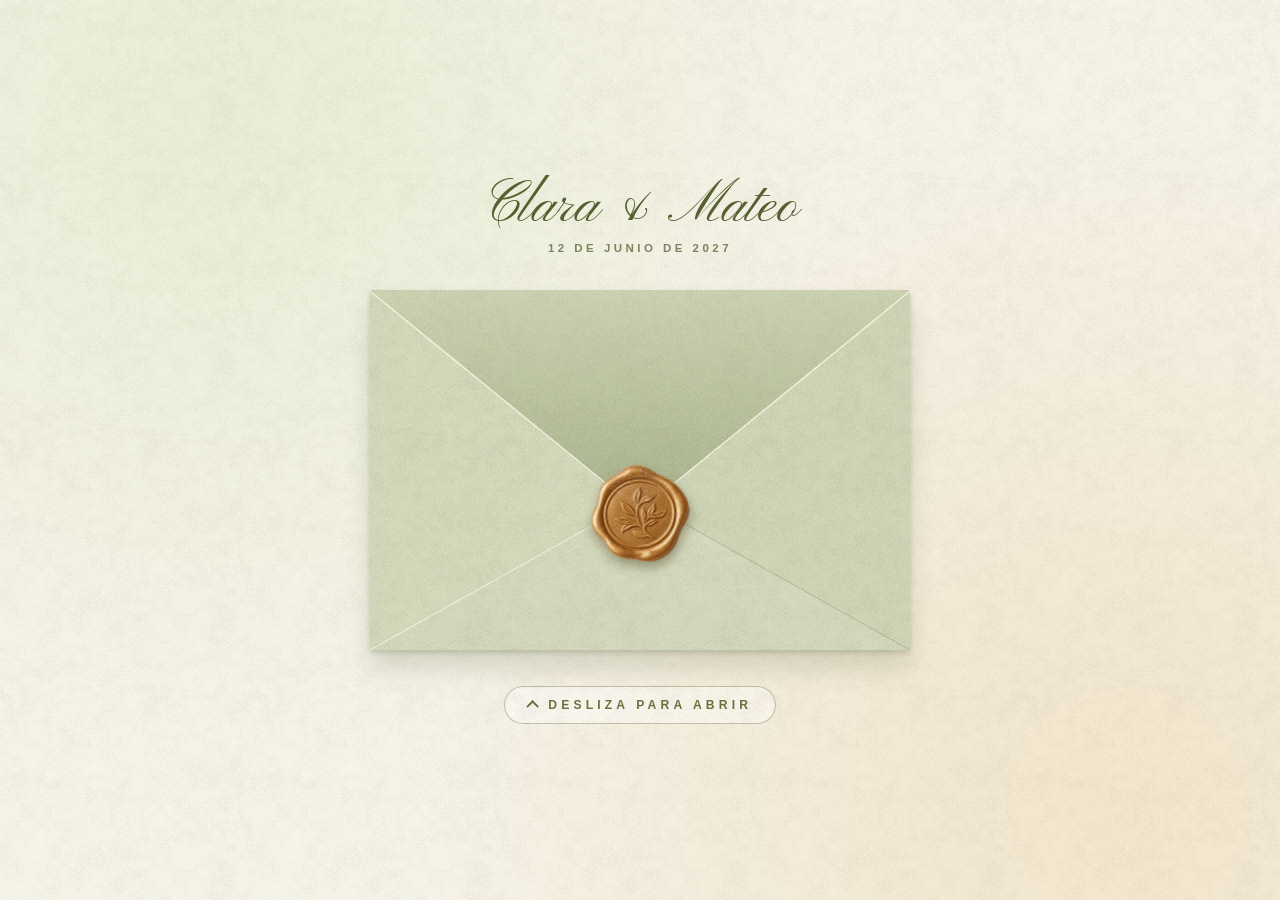
==== d5/index.html @ 4a892268 "Wedding invitation demo with fictional names, photos and bank details" ====
<!doctype html>
<html lang="es"><head><meta charset="utf-8"><meta name="robots" content="noindex, nofollow"><meta name="viewport" content="width=device-width, initial-scale=1">
<title>Clara & Mateo · 12 de junio de 2027</title>
<meta name="description" content="Toda la información de nuestra boda y confirmación de asistencia.">
<link rel="preconnect" href="https://fonts.googleapis.com"><link rel="preconnect" href="https://fonts.gstatic.com" crossorigin>
<link href="https://fonts.googleapis.com/css2?family=Cormorant+Garamond:ital,wght@0,400;0,500;0,600;1,400&family=Pinyon+Script&display=swap" rel="stylesheet">
<script>document.documentElement.classList.add("papel")</script>
<link rel="stylesheet" href="../shared/form.css"><link rel="stylesheet" href="styles.css"></head>
<body class="locked">

<button id="intro" class="intro" aria-label="Abrir invitación">
  <span class="i-top"><span class="script">Clara &amp; Mateo</span><span class="dt">12 de junio de 2027</span></span>
  <span class="env">
    <span class="e-back"></span>
    <span class="e-card"><img src="../shared/img/banner-letras.jpg" alt=""></span>
    <span class="e-l"></span><span class="e-r"></span><span class="e-b"></span>
    <svg class="e-folds" viewBox="0 0 100 100" preserveAspectRatio="none" aria-hidden="true">
      <path d="M0 100 L50 58" fill="none" stroke="#F4F6E6" stroke-width="1.3" opacity=".8" vector-effect="non-scaling-stroke"/>
      <path d="M100 100 L50 58" fill="none" stroke="#8a9570" stroke-width="1" opacity=".45" vector-effect="non-scaling-stroke"/>
      <path d="M0 0 L50 58 M100 0 L50 58" fill="none" stroke="#8a9570" stroke-width="1" opacity=".35" vector-effect="non-scaling-stroke"/>
    </svg>
    <span class="e-paper"></span>
    <span class="e-flap">
      <i class="f"></i><i class="bk"></i>
      <svg class="edge" viewBox="0 0 100 62" preserveAspectRatio="none" aria-hidden="true"><path d="M0 .3 L50 61.5 L100 .3" fill="none" stroke="#F6F5E2" stroke-width="1.6" opacity=".9" vector-effect="non-scaling-stroke"/></svg><span class="seal"><img src="../shared/img/sello.png" alt=""></span>
    </span>
  </span>
  <span class="tap">Desliza para abrir</span>
</button>

<button id="music" class="music" hidden aria-label="Música"><span id="musicIc">♪</span></button>
<a id="goRsvp" class="go-rsvp" href="#rsvp" hidden>Confirmar asistencia</a>
<audio id="bgm" loop preload="auto"></audio>

<main id="site" hidden>
<header class="hero">
  <img class="banner" src="../shared/img/banner-limpio.png" alt="Clara & Mateo · 12 de junio de 2027" width="1600" height="800">
  <a href="#frase" class="cue" aria-label="Seguir bajando">↓</a>
</header>

<section id="frase" class="frase" aria-label="Bienvenida"><div class="frase-in"><p class="welcome" id="welcome"></p><i class="frase-line"><u></u></i></div></section>

<section id="cuenta" class="count">
  <p class="eyebrow">Faltan</p>
  <div class="countdown" id="countdown"><div><b id="cdD">0</b><span>días</span></div><div><b id="cdH">0</b><span>horas</span></div><div><b id="cdM">0</b><span>minutos</span></div><div><b id="cdS">0</b><span>segundos</span></div></div>
  <p class="eyebrow">para el día más especial</p>
  <h2 class="script" id="heroDate"></h2>
</section>

<section id="info" class="sec reveal">
  <img class="orn" src="../shared/img/dib-anillos.png" alt="" width="520" height="291" loading="lazy">
  <h2 class="script">Dónde y cuándo</h2><p class="eyebrow">Ceremonia y celebración</p>
  <div class="arches">
    <article class="arch-card"><h3 class="script">Ceremonia</h3><p class="when"><span id="cerHora"></span></p><p class="venue" id="cerLugar"></p><p id="cerDir"></p><a class="btn" id="cerMapa" target="_blank" rel="noopener">Cómo llegar</a></article>
    <article class="arch-card"><h3 class="script">Celebración</h3><p class="when"><span id="celHora"></span></p><p class="venue" id="celLugar"></p><p id="celDir"></p><a class="btn" id="celMapa" target="_blank" rel="noopener">Cómo llegar</a></article>
  </div>
  <p><button class="btn ghost" id="icsBtn" type="button">Añadir al calendario</button></p>
</section>



<section id="dress" class="sec tint reveal">
  <h2 class="script">Código de vestimenta</h2>
  <div class="dresswrap"><img class="guests" src="../shared/img/invitados-sin-hojas.png" alt="Invitados bailando, vestidos de gala">
    <div class="dresscard"><h3>Etiqueta</h3><p id="dressTxt"></p>
      <p class="avoid-t" id="dressEvitar"></p><div class="swatches" id="swatches"></div><p class="dress-thanks" id="dressGracias"></p></div>
  </div>
</section>

<section id="regalos" class="sec reveal">
  <h2 class="script">Regalos</h2><p class="eyebrow">Un detalle con cariño</p>
  <div class="giftwrap"><img class="gift dib" src="../shared/img/dib-pergamino.png" alt="" width="640" height="540">
    <div class="dresscard"><p id="regTxt"></p><p class="iban" id="regIban"></p><button class="btn" id="copyIban" type="button" hidden>Copiar número de cuenta</button></div>
  </div>
</section>



<section id="galeria" class="sec reveal" hidden><h2 class="script">Nuestros momentos</h2><div class="gal" id="galList"></div></section>

<section id="rsvp" class="rsvp reveal"><h2 class="script">Confirma tu asistencia</h2><p class="eyebrow">Esperamos que podáis venir</p><p class="deadline" id="deadlineMsg"></p>
<form id="form" novalidate>
  <div class="wiz-top" id="wizTop" aria-live="polite"><span id="wizLbl"></span><div class="wiz-dots" id="wizDots"></div></div>

  <div class="step" data-t="Tus datos">
    <h3 class="sub">Tus datos</h3>
    <label>Nombre y apellidos
      <input name="nombre" id="nombre" required autocomplete="name">
    </label>
  </div>

  <div class="step" data-t="Asistencia">
    <h3 class="sub">¿Nos acompañarás?</h3>
    <fieldset><legend class="sr">¿Asistirás a nuestra boda?</legend>
      <label class="opt"><input type="radio" name="asiste" value="Sí" required> Sí, allí estaré</label>
      <label class="opt"><input type="radio" name="asiste" value="No"> No, lo siento</label>
    </fieldset>
  </div>

  <div id="yes" hidden>
    <div class="step" data-t="Acompañantes">
      <img class="ico" src="../shared/img/ico-pareja-azul.png" alt="" width="440" height="817" loading="lazy"><h3 class="sub">Acompañantes</h3>
      <fieldset><legend>¿Vendrás acompañado/a?</legend>
        <label class="opt"><input type="radio" name="acomp" value="Sí"> Sí</label>
        <label class="opt"><input type="radio" name="acomp" value="No" checked> No</label>
      </fieldset>
      <label id="acompBox" hidden>Nombre y apellidos del acompañante
        <input name="acompNombre" id="acompNombre">
      </label>
      <fieldset><legend>¿Vendrán niños pequeños contigo?</legend>
        <label class="opt"><input type="radio" name="ninos" value="Sí"> Sí</label>
        <label class="opt"><input type="radio" name="ninos" value="No" checked> No</label>
      </fieldset>
      <div id="ninosBox" hidden>
        <label>¿Cuántos? <input type="number" min="1" max="6" id="ninosN" value="1"></label>
        <div id="ninosList"></div>
        <fieldset><legend>¿Necesitan menú infantil?</legend>
          <label class="opt"><input type="radio" name="menuInf" value="Sí"> Sí</label>
          <label class="opt"><input type="radio" name="menuInf" value="No" checked> No</label>
        </fieldset>
      </div>
    </div>

    <div class="step" data-t="Alergias y menús">
      <h3 class="sub">Alergias y menús</h3>
      <p class="small">Indica a quién corresponde cada alergia o necesidad.</p>
      <div id="personas"></div>
    </div>

    <div class="step" data-t="Autobús">
      <h3 class="sub">Autobús</h3>
      <div class="busbox"><p><b>Habrá servicio de autobús</b> para trasladar a los invitados hasta el lugar de la celebración.</p><p>Punto de recogida: <b><span id="busPunto2"></span></b>.</p><p>Regreso a las <b>24:00 h</b> o a las <b>04:00 h</b>.</p><p class="small" id="busNota"></p></div>
      <fieldset><legend>¿Necesitas plaza de autobús?</legend>
        <label class="opt"><input type="radio" name="bus" value="No" checked> No</label>
        <label class="opt"><input type="radio" name="bus" value="Sí, solo ida"> Sí, solo ida</label>
        <label class="opt"><input type="radio" name="bus" value="Sí, solo vuelta"> Sí, solo vuelta</label>
        <label class="opt"><input type="radio" name="bus" value="Sí, ida y vuelta"> Sí, ida y vuelta</label>
      </fieldset>
      <div id="busBox" hidden>
        <fieldset id="retBox"><legend>Para el regreso, ¿en qué horario volverás?</legend>
          <label class="opt"><input type="radio" name="vuelta" value="24:00 h"> 24:00 h</label>
          <label class="opt"><input type="radio" name="vuelta" value="04:00 h"> 04:00 h</label>
        </fieldset>
        <label>¿Cuántas plazas necesitas? <small>(contando acompañante y niños)</small>
          <input type="number" min="1" max="10" id="plazas" value="1">
        </label>
      </div>
    </div>

    <div class="step" data-t="Música">
      <h3 class="sub">Ponle banda sonora</h3>
      <label>¿Qué canción te haría salir a bailar? <small>(opcional)</small>
        <input name="cancion" autocomplete="off" placeholder="Título y artista">
      </label>
    </div>
  </div>

  <div class="step" id="review" data-t="Revisión">
    <h3 class="sub">Revisa tus respuestas</h3>
    <p class="small">Comprueba que todo está bien antes de enviar.</p>
    <div class="rv" id="rv"></div>
  </div>

  <div class="wiz-bar">
  <p class="error" id="err" role="alert"></p>
  <div class="wiz-nav">
    <button class="btn ghost" id="wizBack" type="button" hidden>Atrás</button>
    <button class="btn" id="wizNext" type="button">Siguiente</button>
    <button class="btn" id="send" type="submit" hidden>Confirmar y enviar</button>
  </div>
  </div>
  <p class="small" id="wizNote">Puedes volver a enviar el formulario con el mismo nombre para modificar tu respuesta hasta la fecha límite.</p>
</form>
    <div id="thanks" class="thanks" hidden></div>
    <p class="help-contact" id="helpContact" hidden></p>
</section>

<footer class="foot">
  <p class="script" id="foot"></p><p class="dtf">12 · junio · 2027</p>
  <div class="church"><img id="footImg" src="../shared/img/iglesia.png" alt="Ermita de la Vega" width="1300" height="866"></div>
  <div class="signbar"><span class="sign" id="credit"></span></div>
</footer>
</main>
<script src="../shared/config.js"></script><script src="../shared/app.js"></script><script src="../shared/extras.js"></script><script src="extra.js"></script><script src="wizard.js"></script>
</body></html>
---- shared/form.css ----
/* Estilos del formulario compartidos. Cada diseño define las variables --ink --accent --line --field --paper */
form{text-align:left;display:grid;gap:1rem}
form label{display:grid;gap:.3rem;font-weight:500}
form label small{font-weight:400;opacity:.7}
form input:not([type=radio]),form textarea,form select{font:inherit;padding:.7rem .85rem;border:1px solid var(--line);border-radius:var(--r,3px);background:var(--field);color:var(--ink);width:100%}
form input:focus,form textarea:focus,form select:focus{outline:2px solid var(--accent);outline-offset:1px}
fieldset{border:0;padding:0;margin:0;display:grid;gap:.35rem}
legend{font-weight:500;margin-bottom:.3rem;padding:0}
.opt{display:flex!important;align-items:center;gap:.6rem;font-weight:400!important;padding:.55rem .8rem;border:1px solid var(--line);border-radius:var(--r,3px);background:var(--field)}
.opt input{accent-color:var(--accent);width:1.1rem;height:1.1rem}
.opt:has(input:checked){border-color:var(--accent);box-shadow:inset 0 0 0 1px var(--accent)}
.sub{font-size:1.5rem;margin:1rem 0 0;color:var(--accent)}
.person{border:1px solid var(--line);padding:1rem;border-radius:var(--r,3px);display:grid;gap:.6rem;margin-bottom:.8rem;background:var(--paper)}
.person h4{margin:0}
.kid{display:grid;grid-template-columns:2fr 1fr;gap:.5rem;margin-bottom:.5rem}
.error{color:#b04545;min-height:1.2em;margin:0}
.deadline.closed{color:#b04545;font-weight:600}
.thanks{padding:2rem 1rem;border:1px solid var(--accent);border-radius:var(--r,3px);background:var(--field);text-align:center}
.thanks .script{font-size:2.6rem;margin:0}
.small{font-size:.92rem;opacity:.75}
[hidden]{display:none!important}
---- d5/styles.css ----
:root{--bg:#FFFDF8;--cream:#FBEBD6;--sage:#DCE5C8;--peach:#F3D7A8;--terra:#D68B62;--olive:#7C8238;--ink:#4C5230;--soft:#7b7f63;--line:#e4d9c3;--accent:#6E7436;--field:#FFFEFB;--paper:#FBF3E4;--r:14px}
*{box-sizing:border-box}html{scroll-behavior:smooth;-webkit-tap-highlight-color:transparent}
body{margin:0;font-family:'Cormorant Garamond',Georgia,serif;font-size:19px;line-height:1.55;color:var(--ink);background:var(--bg);overflow-x:hidden}
body.locked{overflow:hidden}
h1,h2,h3{margin:0;font-weight:400}.script{font-family:'Pinyon Script',cursive;font-weight:400;color:var(--terra)}
.eyebrow{text-transform:uppercase;letter-spacing:.28em;font-size:.76rem;margin:.3rem 0 1.4rem;color:var(--soft)}
.sr{position:absolute;width:1px;height:1px;overflow:hidden;clip:rect(0 0 0 0)}

.music{position:fixed;left:14px;bottom:14px;z-index:20;width:42px;height:42px;border-radius:50%;border:0;background:var(--accent);color:#fff;font-size:1.05rem;cursor:pointer;box-shadow:0 4px 14px #0003}
body.locked .music{display:none}

/* portada */
.hero{position:relative;min-height:100svh;display:flex;flex-direction:column;align-items:center;justify-content:center;text-align:center;padding:2rem 0 5rem;background:#fff}
.banner{display:block;width:100%;max-width:62rem;height:auto}
.welcome{font-style:italic;font-size:1.3rem;max-width:24rem;margin:1rem 1.2rem 0;color:var(--ink)}
.cue{position:absolute;right:14px;bottom:14px;width:42px;height:42px;border-radius:50%;background:var(--sage);color:var(--ink);display:grid;place-items:center;text-decoration:none;font-size:1.2rem;animation:bob 2s ease-in-out infinite}
@keyframes bob{50%{transform:translateY(6px)}}@media(prefers-reduced-motion:reduce){.cue{animation:none}}

/* cuenta atrás */
.count{text-align:center;padding:4rem 1.2rem;background:radial-gradient(circle at 8% 0%,#F3D7A88c,transparent 45%),radial-gradient(circle at 95% 100%,#BCD0E08c,transparent 45%),var(--sage);color:var(--ink)}
.count .eyebrow{color:var(--ink);opacity:.75;margin:.6rem 0}
.countdown{display:grid;grid-template-columns:repeat(4,1fr);gap:.5rem;max-width:28rem;margin:1.2rem auto}
.countdown div{padding:.9rem 0;background:#ffffffa6;border-radius:var(--r);box-shadow:0 6px 18px #5c6a3a1f}
.countdown b{display:block;font-weight:500;font-size:2.3rem;line-height:1.1;color:var(--accent)}
.countdown span{font-size:.62rem;text-transform:uppercase;letter-spacing:.16em;color:var(--soft)}
.count h2{font-size:3.2rem;color:var(--terra)}

.sec{padding:4.5rem 1.2rem;text-align:center}.sec>*{max-width:44rem;margin-left:auto;margin-right:auto}
.sec.tint{background:radial-gradient(circle at 100% 0%,#F3D7A866,transparent 50%),radial-gradient(circle at 0% 100%,#D6E5EB88,transparent 50%),var(--cream)}
.sec h2,.rsvp h2{font-size:3.1rem}
.arches{display:grid;gap:1.6rem;max-width:25rem!important;margin-bottom:1.6rem!important}
@media(min-width:820px){.arches{max-width:46rem!important;grid-template-columns:1fr 1fr}}
.arch-card{background:#fff;border-radius:999px 999px 18px 18px/170px 170px 18px 18px;padding:4.4rem 1.4rem 2.2rem;box-shadow:0 14px 34px #7c82381f;position:relative;display:flex;flex-direction:column;align-items:center}
.arch-card::before{content:"";position:absolute;inset:9px;border:1px solid var(--terra);border-radius:999px 999px 12px 12px/162px 162px 12px 12px;opacity:.45;pointer-events:none}
.arch-card h3{font-size:2.4rem;color:var(--terra)}.venue{text-transform:uppercase;letter-spacing:.14em;font-size:1.02rem;margin:.4rem 0 .1rem;font-weight:500}
.arch-card p{margin:.15rem 0}.when{font-size:2rem;color:var(--accent);margin:.5rem 0 .2rem!important}
.arch-card .btn{margin-top:auto}.arch-card p:last-of-type{margin-bottom:1.2rem}
.btn{display:inline-block;background:var(--accent);color:#fff;padding:.8rem 1.9rem;border:0;border-radius:99px;text-transform:uppercase;letter-spacing:.2em;font:inherit;font-size:.76rem;font-weight:600;text-decoration:none;cursor:pointer}
.btn.ghost{background:transparent;color:var(--accent);border:1px solid var(--accent)}.btn:disabled{opacity:.5}
.tl{list-style:none;margin:2rem auto 0;padding:0;position:relative;max-width:26rem}
.tl::before{content:"";position:absolute;left:50%;top:0;bottom:0;border-left:1px solid var(--terra)}
.tl li{position:relative;display:flex;flex-direction:column;width:50%;padding:.2rem 1.6rem 1.6rem}
.tl li:nth-child(odd){text-align:right;align-items:flex-end}.tl li:nth-child(even){margin-left:50%;text-align:left}
.tl li::before{content:"";position:absolute;top:.7rem;width:9px;height:9px;border-radius:50%;background:var(--terra)}
.tl li:nth-child(odd)::before{right:-5px}.tl li:nth-child(even)::before{left:-5px}
.tl b{font-weight:500;letter-spacing:.12em;font-size:1.05rem}.tl span{font-family:'Pinyon Script';font-size:1.9rem;color:var(--accent)}
.gal{display:grid;grid-template-columns:repeat(2,1fr);gap:.6rem;max-width:44rem!important}
.gal img{width:100%;aspect-ratio:3/4;object-fit:cover;border-radius:var(--r)}.gal img:nth-child(3n+1){grid-column:span 2;aspect-ratio:16/10}

/* dress code y regalos */
.dresswrap,.giftwrap{max-width:30rem!important}
.people{display:block;width:100%;height:auto;margin-bottom:-2px;position:relative;z-index:1}
.gift{display:block;width:120px;margin:0 auto -6px;position:relative;z-index:1}
.dresscard{background:#fff;border-radius:26px;padding:2rem 1.4rem;box-shadow:0 14px 34px #7c82381f;position:relative}
.dresswrap .dresscard{border-top-left-radius:26px}
.dresscard h3{font-family:'Cormorant Garamond',serif;font-size:1.6rem;letter-spacing:.14em;text-transform:uppercase;margin-bottom:.4rem}
.dresscard p{margin:.5rem 0}.avoid-t{font-style:italic;color:var(--soft);font-size:1.02rem}
.swatches{display:flex;justify-content:center;gap:.7rem;flex-wrap:wrap;margin-top:1rem}
.swatches i{width:3rem;height:3rem;border-radius:50%;border:2px solid #fff;box-shadow:0 2px 8px #0002;position:relative}
.swatches i::after{content:"";position:absolute;left:12%;right:12%;top:50%;height:1px;background:linear-gradient(90deg,transparent,#B8933F 20%,#B8933F 80%,transparent);transform:rotate(-45deg);opacity:.95;filter:drop-shadow(0 0 1px #fffa)}
.iban{font-size:1.45rem;letter-spacing:.08em;word-break:break-all;color:var(--accent)}

/* confirmación */
.rsvp{background:radial-gradient(circle at 0% 0%,#F3D7A866,transparent 45%),radial-gradient(circle at 100% 100%,#D6E5EB99,transparent 45%),var(--sage);padding:4.5rem 1.2rem;text-align:center}
.rsvp>*{max-width:34rem;margin-left:auto;margin-right:auto}.rsvp form{text-align:left}
.busbox{background:#fffdf8;border:1px solid var(--line);border-radius:var(--r);padding:1rem 1.1rem}.busbox p{margin:.3rem 0}
.rsvp form .opt,.rsvp form input,.rsvp form textarea,.rsvp form select{color:var(--ink)}
.rsvp .person{background:#ffffffb3}
.foot{text-align:center;padding:2.5rem 0 3rem;background:#fff}
.foot .script{font-size:2.6rem;margin:.4rem 0 0}.credit{font-size:.82rem;font-style:italic;opacity:.7;margin:.6rem 1rem 0}
.reveal{opacity:0;transform:translateY(26px);transition:opacity 1s,transform 1s}.reveal.in{opacity:1;transform:none}
@media(max-width:640px){.hero{overflow:hidden}.hero .banner{width:168%;max-width:none;flex:none}}
.intro .names{display:flex}
.intro .paper{opacity:.4}


/* ===== sobre apaisado, como el de la invitación ===== */
.intro{position:fixed;inset:0;z-index:30;border:0;padding:0;width:100%;cursor:pointer;color:#6B7240;
 display:flex;flex-direction:column;align-items:center;justify-content:center;gap:clamp(1.4rem,4vh,2.4rem);overflow:hidden;
 background:radial-gradient(circle at 18% 12%,#E9EFD6 0%,transparent 45%),radial-gradient(circle at 88% 90%,#F3E6CC 0%,transparent 50%),#F6F3E8;
 transition:opacity .9s 3s,visibility 0s 3.9s}
.intro.open{opacity:0;visibility:hidden}
.i-top{display:flex;flex-direction:column;align-items:center;gap:.2rem;text-align:center}
.i-top .script{font-size:clamp(2.4rem,7vw,3.6rem);line-height:1.1;color:#6B7240}
.i-top .dt{text-transform:uppercase;letter-spacing:.3em;font-size:.72rem;font-weight:600;color:#7d8460}
.env{--w:min(88vw,540px);position:relative;display:block;width:var(--w);aspect-ratio:1.5;transform:none;perspective:none}
.env>*{position:absolute;display:block}
.e-back{inset:0;background:#BEC5A3;border-radius:3px;box-shadow:0 18px 26px #4a56302e,0 3px 5px #4a563033}
.e-card{left:6%;top:7%;width:88%;aspect-ratio:2;background:#fff;border-radius:2px;box-shadow:0 2px 8px #0002;overflow:hidden;z-index:1;transition:transform 1s cubic-bezier(.3,.7,.2,1) .55s}
.e-card img{display:block;width:100%;height:100%;object-fit:cover}
.e-l,.e-r,.e-b{inset:0;z-index:2;border-radius:3px}
.e-l{background:#C3CAA8;clip-path:polygon(0 0,0 100%,50% 58%)}
.e-r{background:#BFC6A4;clip-path:polygon(100% 0,100% 100%,50% 58%)}
.e-b{background:linear-gradient(180deg,#CBD1B1,#C3C9A8);clip-path:polygon(0 100%,100% 100%,50% 58%)}
.e-folds{inset:0;width:100%;height:100%;z-index:3;pointer-events:none}
.e-paper{inset:0;z-index:4;pointer-events:none;border-radius:3px;background-image:url(../shared/img/papel.png);background-size:256px 256px;opacity:.9}
.e-flap{left:0;top:0;width:100%;height:62%;z-index:5;transform-style:preserve-3d;transform-origin:top;transition:transform .9s cubic-bezier(.5,0,.2,1)}
.e-flap i{position:absolute;inset:0;display:block;clip-path:polygon(0 0,100% 0,50% 100%);backface-visibility:hidden;-webkit-backface-visibility:hidden}
.e-flap .f{background:linear-gradient(180deg,#D4D9BC,#CCD2B3)}
.e-flap .bk{transform:rotateX(180deg);background-color:#D9DFC0;background-image:url("data:image/svg+xml;utf8,<svg xmlns='http://www.w3.org/2000/svg' width='64' height='64'><g fill='none' stroke='%237C8238' stroke-width='.8' opacity='.55'><path d='M10 54 C22 40 34 30 52 10'/><path d='M20 44 C14 40 12 34 14 28 C20 30 24 36 20 44Z' fill='%237C8238' fill-opacity='.18'/><path d='M30 34 C36 34 42 30 44 24 C38 22 32 26 30 34Z' fill='%237C8238' fill-opacity='.18'/><path d='M40 24 C34 22 30 16 32 10 C38 12 42 18 40 24Z' fill='%237C8238' fill-opacity='.18'/></g></svg>");background-size:56px 56px}
.e-flap::after{content:"";position:absolute;inset:0;clip-path:polygon(0 0,100% 0,50% 100%);background-image:url(../shared/img/papel.png);background-size:256px 256px;opacity:.9;backface-visibility:hidden;pointer-events:none}
.seal{--sw:calc(var(--w)*.27);position:absolute;left:50%;bottom:0;width:var(--sw);aspect-ratio:1.04;transform:translate(-50%,52%);backface-visibility:hidden;-webkit-backface-visibility:hidden;filter:drop-shadow(0 6px 6px #3d2a0c66)}
.seal img{display:block;width:100%;height:100%}
.seal b{position:absolute;left:50%;top:49%;transform:translate(-50%,-50%);display:flex;align-items:center;white-space:nowrap;font-family:'Pinyon Script',cursive;font-weight:400;font-size:calc(var(--sw)*.5);line-height:1;color:#17130b;text-shadow:0 1px 0 #ffe8a066,0 -1px 0 #00000033}
.seal .lj{margin-right:-.12em}.seal .lm{margin-left:-.02em}
.tap{text-transform:uppercase;letter-spacing:.34em;font-size:.76rem;font-weight:600;color:#6B7240;border:1px solid #6B724066;padding:.7rem 1.4rem;border-radius:99px;background:#ffffff66;white-space:nowrap;animation:pulse 2.6s ease-in-out infinite}
@keyframes pulse{50%{background:#ffffffaa;transform:translateY(-3px)}}
@media(prefers-reduced-motion:reduce){.tap{animation:none}}
.intro.open .e-flap{transform:rotateX(180deg)}
.intro.open .e-card{transform:translateY(-46%)}
.intro.open .tap,.intro.open .i-top{opacity:0;transition:opacity .4s}
.e-paper{clip-path:polygon(0 0,50% 58%,100% 0,100% 100%,0 100%)}

.seal{--sw:calc(var(--w)*.185);width:var(--sw);aspect-ratio:420/410;transform:translate(-50%,50%) rotate(-7deg)}

/* sobre: solapa más oscura con degradado y borde crema; lados y base más claros */
.e-l{background:#D3D9B9}.e-r{background:#CED5B4}.e-b{background:linear-gradient(180deg,#D9DEC1,#D2D8BA)}
.e-flap .f{background:linear-gradient(180deg,#C9D0AD 0%,#B5BE98 55%,#A3AE85 100%)}
.e-flap .edge{position:absolute;left:0;top:0;width:100%;height:100%;backface-visibility:hidden;-webkit-backface-visibility:hidden;pointer-events:none}

/* pie con la iglesia, como en la invitación */
.foot{padding:3.5rem 0 0;background:#fff;text-align:center;overflow:hidden}
.foot .script{font-size:3rem;margin:0}
.foot .dtf{text-transform:uppercase;letter-spacing:.34em;font-size:.76rem;margin:.4rem 0 0;color:var(--soft)}
.church{max-width:640px;margin:1.6rem auto 0;-webkit-mask-image:linear-gradient(180deg,transparent 0,#000 30%);mask-image:linear-gradient(180deg,transparent 0,#000 30%)}
.church img{display:block;width:100%;height:auto}
.foot .credit{margin:0;padding:1rem 1rem 1.2rem;background:var(--sage);color:var(--ink);opacity:1;font-size:.85rem}

/* ilustraciones de muestra (solo local) */
body.demo-ilus .busbox{background:#E8E6D9}
.demo-bus{display:block;width:62%;max-width:240px;height:auto;margin:0 auto .8rem}


/* invitados (ilustración propia, PNG transparente) */
.dresswrap{max-width:44rem!important}
.guests{display:block;width:100%;height:auto;margin-bottom:-14px;position:relative;z-index:1}
.dresswrap .dresscard{position:relative;z-index:2;max-width:34rem;margin:0 auto}

.dresswrap{max-width:34rem!important}
.guests{width:min(86%,440px);margin:0 auto -12px}

.giftwrap .gift{width:min(48%,170px);height:auto;margin:0 auto -18px;filter:drop-shadow(0 6px 10px #6b4a2a22)}

/* solapa abierta: apunta hacia arriba y queda DETRÁS de la tarjeta */
.e-flap .bk{clip-path:polygon(0 100%,100% 100%,50% 0)}
@keyframes flapz{0%,49%{z-index:5}50%,100%{z-index:0}}
.intro.open .e-flap{animation:flapz .9s forwards}

/* el sobre se adapta a la altura de la ventana y baja al abrir, para que la solapa abierta no se corte */
.env{--w:min(88vw,540px,calc((100svh - 190px)*1.5));transition:transform .9s cubic-bezier(.5,0,.2,1)}
.intro.open .env{transform:translateY(var(--dy,0px)) scale(var(--s,1));transform-origin:50% 0}

/* ===== colores: títulos en verde oliva oscuro, detalles dorados ===== */
:root{--terra:#B8933F;--gold:#B8933F;--head:#566030}
.script{color:var(--head)}
.arch-card h3,.count h2,.i-top .script{color:var(--head)}
.tl span{color:var(--head)}
.swatches i.white{box-shadow:0 0 0 1px #cfc8b2}
.swatches i{border-color:#fff;box-shadow:0 0 0 1px #d9d2bd,0 2px 8px #0002}

/* ===== formulario por pasos ===== */
.wiz-top{display:grid;gap:.5rem;justify-items:center;text-align:center;margin-bottom:.4rem}
#wizLbl{text-transform:uppercase;letter-spacing:.18em;font-size:.72rem;font-weight:600;color:var(--soft)}
.wiz-dots{display:flex;gap:.45rem}.wiz-dots i{width:.55rem;height:.55rem;border-radius:50%;background:#ffffff99;border:1px solid var(--gold);transition:all .4s}
.wiz-dots i.done{background:var(--gold)}.wiz-dots i.cur{background:var(--head);border-color:var(--head);transform:scale(1.35)}
.rsvp .step{display:none;gap:1rem;background:#ffffff8c;border-radius:var(--r);padding:1.4rem 1.2rem}
.rsvp form{overflow-x:clip}
.rsvp .step.on{display:grid;animation:stepInF .45s cubic-bezier(.25,.8,.25,1)}
form[data-dir=back] .step.on{animation-name:stepInB}
.rsvp .step.on.out{animation:stepOutF .26s ease-in forwards}
form[data-dir=back] .step.on.out{animation-name:stepOutB}
@keyframes stepInF{from{opacity:0;transform:translateX(60px)}to{opacity:1;transform:none}}
@keyframes stepInB{from{opacity:0;transform:translateX(-60px)}to{opacity:1;transform:none}}
@keyframes stepOutF{to{opacity:0;transform:translateX(-60px)}}
@keyframes stepOutB{to{opacity:0;transform:translateX(60px)}}
@media(prefers-reduced-motion:reduce){.rsvp .step.on{animation:none}}
.rsvp .step .sub{margin:0;text-align:center;font-family:'Pinyon Script',cursive;font-weight:400;font-size:2.2rem;color:var(--head)}
.rsvp .step .small{margin:0;text-align:center}
.rsvp #yes:not([hidden]){display:contents}
.wiz-nav{display:flex;gap:.8rem;justify-content:center;flex-wrap:wrap}
/* quiz estable: los botones quedan fijos abajo y todos los pasos tienen una altura parecida */
.wiz-bar{position:sticky;bottom:0;z-index:20;margin-top:.6rem;padding:.7rem 0 calc(.7rem + env(safe-area-inset-bottom))}
.wiz-bar.stuck{background:linear-gradient(to top,var(--sage) 65%,transparent)}
.wiz-bar .error{margin:0 0 .45rem;text-align:center;min-height:1.2em}
.rsvp .step{align-content:start}
.music{left:auto;right:14px;bottom:auto;top:calc(14px + env(safe-area-inset-top))}

/* hueco para fotos (solo local) */
.gal .ph{display:flex;flex-direction:column;align-items:center;justify-content:center;gap:.2rem;aspect-ratio:3/4;border:1.5px dashed var(--gold);border-radius:var(--r);background:#ffffff99;color:var(--head);font-size:1.1rem}
.gal .ph small{font-size:.8rem;opacity:.7}

/* galería en carrusel deslizable */
#galeria.g-carrusel .gal{display:flex;gap:.9rem;overflow-x:auto;scroll-snap-type:x mandatory;-webkit-overflow-scrolling:touch;scrollbar-width:none;max-width:none!important;padding:.4rem 11% 1rem;margin:0 -1.2rem}
#galeria.g-carrusel .gal::-webkit-scrollbar{display:none}
#galeria.g-carrusel .gal img,#galeria.g-carrusel .gal .ph{flex:0 0 78%;max-width:22rem;aspect-ratio:4/5!important;grid-column:auto!important;scroll-snap-align:center;object-fit:cover;border-radius:18px;box-shadow:0 14px 30px #7c82381f;border:6px solid #fff}
#galeria.g-carrusel .gal .ph{border:1.5px dashed var(--gold);box-shadow:none}
@media(min-width:820px){#galeria.g-carrusel .gal{justify-content:safe center;padding:.4rem 1rem 1rem;margin:0 auto}#galeria.g-carrusel .gal img,#galeria.g-carrusel .gal .ph{flex-basis:20rem}}
#galeria:not(.g-carrusel) .gdots{display:none}
.gdots{display:flex;gap:.45rem;justify-content:center;margin-top:.4rem}
.gdots i{width:.5rem;height:.5rem;border-radius:50%;border:1px solid var(--gold);cursor:pointer;transition:all .3s}
.gdots i.cur{background:var(--head);border-color:var(--head);transform:scale(1.3)}

/* galería en mosaico */
#galeria.g-mosaico .gal{display:grid;grid-template-columns:repeat(2,1fr);gap:.6rem;max-width:36rem!important;overflow:visible;padding:0;margin:0 auto}
#galeria.g-mosaico .gal img,#galeria.g-mosaico .gal .ph{grid-column:auto;width:100%;height:100%;aspect-ratio:3/4;object-fit:cover;border-radius:14px;border:0;box-shadow:0 10px 24px #7c82381a}
#galeria.g-mosaico .gal>.w{grid-column:span 2;aspect-ratio:16/10}
#galeria.g-mosaico .gal .ph{border:1.5px dashed var(--gold);box-shadow:none}

/* galería en polaroids */
#galeria.g-polaroid .gal{display:flex;flex-wrap:wrap;justify-content:center;gap:1.4rem .9rem;max-width:44rem!important;padding:.8rem 0 1rem;margin:0 auto}
#galeria.g-polaroid .gal img,#galeria.g-polaroid .gal .ph{width:calc(50% - 1.2rem);min-width:9rem;max-width:15rem;aspect-ratio:1/1.12;object-fit:cover;grid-column:auto;border:10px solid #fff;border-bottom-width:40px;border-radius:3px;box-shadow:0 10px 22px #4a56302e,0 2px 4px #4a563022;transition:transform .5s}
#galeria.g-polaroid .gal>:nth-child(4n+1){transform:rotate(-3.5deg)}
#galeria.g-polaroid .gal>:nth-child(4n+2){transform:rotate(2.5deg) translateY(10px)}
#galeria.g-polaroid .gal>:nth-child(4n+3){transform:rotate(1.5deg)}
#galeria.g-polaroid .gal>:nth-child(4n+4){transform:rotate(-2.5deg) translateY(8px)}
#galeria.g-polaroid .gal>:hover{transform:rotate(0) scale(1.04);z-index:2}
#galeria.g-polaroid .gal .ph{background:#fffdf8;border-color:#fff;color:var(--head);outline:1.5px dashed var(--gold);outline-offset:-10px}

/* ilustraciones de acuarela (el blanco del fondo se funde con la sección) */
.orn{display:block;margin:0 auto .2rem;width:clamp(96px,26vw,130px);height:auto}
.orn.car{width:clamp(110px,34vw,150px);margin:0 auto .6rem}
.rsvp>.orn{margin-bottom:.2rem}

.giftwrap .gift.dib{filter:none;width:min(52%,190px)}

.swatches i{border:3px solid #fff;box-shadow:0 0 0 1.5px var(--gold),0 3px 10px #0002}

/* muestras de pintura */
.swatches.chips{display:grid;grid-template-columns:repeat(3,1fr);gap:.7rem .6rem;max-width:22rem;margin:1.2rem auto 0}
@media(min-width:700px){.swatches.chips{grid-template-columns:repeat(6,1fr);max-width:30rem}}
.chip{margin:0;background:#fff;border:1px solid #e6dcc6;border-radius:6px;padding:.4rem .4rem .5rem;box-shadow:0 5px 14px #7c82381a}
.chip span{display:block;height:3.6rem;border-radius:3px;box-shadow:inset 0 0 0 1px #0000000f}
.chip figcaption{margin-top:.4rem;font-size:.7rem;line-height:1.15;text-transform:uppercase;letter-spacing:.1em;color:var(--soft);min-height:2.3em;display:flex;align-items:center;justify-content:center;text-align:center}

/* programa del día animado */
.tl.anim::before{opacity:.25}
.tl.anim::after{content:"";position:absolute;left:50%;top:0;bottom:0;border-left:1.5px solid var(--gold);transform:scaleY(var(--p,0));transform-origin:top;pointer-events:none}
.tl.anim li{opacity:0;transform:translateY(22px);transition:opacity .7s,transform .7s cubic-bezier(.25,.8,.25,1)}
.tl.anim li.in{opacity:1;transform:none}
.tl.anim li::before{transform:scale(0);transition:transform .5s cubic-bezier(.3,1.6,.5,1) .15s;background:var(--gold)}
.tl.anim li.in::before{transform:scale(1)}
.tl.anim li:nth-child(odd){transform:translate(-22px,10px)}.tl.anim li:nth-child(even){transform:translate(22px,10px)}
.tl.anim li.in:nth-child(n){transform:none}

/* fotos: aparición escalonada */
#galeria.g-polaroid .gal>*{--r:0deg;--ty:0px;transform:rotate(var(--r)) translateY(var(--ty))}
#galeria.g-polaroid .gal>:nth-child(4n+1){--r:-3.5deg}
#galeria.g-polaroid .gal>:nth-child(4n+2){--r:2.5deg;--ty:10px}
#galeria.g-polaroid .gal>:nth-child(4n+3){--r:1.5deg}
#galeria.g-polaroid .gal>:nth-child(4n+4){--r:-2.5deg;--ty:8px}
#galeria.g-polaroid .gal>:hover{transform:rotate(0) scale(1.05)}
#galeria.gal-anim .gal>*{transition:opacity .9s ease var(--d,0s),transform 1s cubic-bezier(.2,.9,.3,1.15) var(--d,0s),box-shadow .4s}
#galeria.gal-anim.g-polaroid .gal>*:not(.in){opacity:0;transform:translateY(-80px) rotate(calc(var(--r)*4)) scale(1.08)}
#galeria.gal-anim.g-mosaico .gal>*:not(.in){opacity:0;transform:translateY(36px) scale(.94)}
#galeria.g-mosaico .gal>img{cursor:zoom-in}#galeria.g-polaroid .gal>img{cursor:zoom-in}
#galeria.gal-anim .gal>.in:hover{transition-delay:0s}
.lightbox{position:fixed;inset:0;z-index:60;background:#1e2412e6;display:grid;place-items:center;padding:1rem;cursor:zoom-out;animation:lb .3s}
@keyframes lb{from{opacity:0}}
.lightbox img{max-width:100%;max-height:92vh;border-radius:6px;box-shadow:0 20px 60px #0008}
.lightbox button{position:absolute;top:12px;right:14px;width:42px;height:42px;border-radius:50%;border:0;background:#ffffff26;color:#fff;font-size:1.8rem;line-height:1;cursor:pointer}

/* frase de bienvenida: se oscurece al bajar, con pétalos cayendo */
.frase{height:135svh;background:#fff;position:relative}
.frase.static{height:auto;padding:5rem 0}
.frase-in{position:sticky;top:0;height:100svh;overflow:hidden;display:flex;flex-direction:column;align-items:center;justify-content:center;gap:1.6rem;padding:0 1.6rem;text-align:center}
.frase.static .frase-in{position:static;height:auto}
.frase .welcome{position:relative;z-index:1;font-family:'Cormorant Garamond',serif;font-style:italic;font-weight:500;font-size:clamp(2.5rem,10.5vw,4.4rem);line-height:1.16;max-width:30rem;margin:0;color:var(--head);text-wrap:balance}
.frase .wd{display:inline-block;opacity:.16;will-change:opacity}
.frase.static .wd{opacity:1}
.frase-line{position:relative;z-index:1;display:block;width:4.5rem;height:1px;background:var(--gold);transform:scaleX(var(--ln,0));opacity:.9}
.frase.static .frase-line{transform:none}
.petals{position:absolute;inset:0;z-index:0;pointer-events:none;overflow:hidden}
.petals i{position:absolute;top:0;display:block;background-size:100% 100%;background-repeat:no-repeat;will-change:transform,translate;
 animation:petalFall linear infinite,petalSpin linear infinite,petalFlip ease-in-out infinite alternate,petalSway ease-in-out infinite alternate}
@keyframes petalFall{from{translate:0 -12vh}to{translate:0 112vh}}
@keyframes petalSpin{from{rotate:0deg}to{rotate:360deg}}
@keyframes petalFlip{from{scale:1 1}to{scale:.4 1}}
@keyframes petalSway{from{transform:translateX(calc(var(--dx,20px)*-1))}to{transform:translateX(var(--dx,20px))}}



/* programa del día con la hora fija */
#timeline.pinned{padding:0;position:relative}
#timeline.pinned #tl{display:none}
.pd-in{position:sticky;top:0;height:100svh;display:flex;flex-direction:column;align-items:center;justify-content:center;padding:0 1.2rem;text-align:center}
.pd-in .eyebrow{margin-bottom:1rem}
.pd-stage{position:relative;width:100%;max-width:30rem;height:min(46svh,16rem);margin:1rem 0 1.6rem}
.pd-item{position:absolute;inset:0;display:flex;flex-direction:column;align-items:center;justify-content:center;gap:.4rem;opacity:0;transform:translateY(34px) scale(.97);transition:opacity .55s ease,transform .7s cubic-bezier(.25,.8,.25,1);pointer-events:none}
.pd-item.on{opacity:1;transform:none}
.pd-item.past{transform:translateY(-34px) scale(.97)}
.pd-item b{font-family:'Cormorant Garamond',serif;font-weight:500;font-size:clamp(3.6rem,17vw,5.6rem);line-height:1;letter-spacing:.04em;color:var(--gold)}
.pd-item span{font-family:'Pinyon Script',cursive;font-size:clamp(2.6rem,11vw,3.8rem);line-height:1.2;color:var(--head)}
.pd-dots{display:flex;align-items:flex-start;justify-content:center;gap:0;width:100%;max-width:28rem;position:relative}
.pd-dots i{flex:1;display:flex;flex-direction:column;align-items:center;gap:.5rem;position:relative}
.pd-dots i::before{content:"";position:absolute;top:5px;left:-50%;width:100%;height:1px;background:var(--gold);opacity:.3}
.pd-dots i:first-child::before{display:none}
.pd-dots u{width:11px;height:11px;border-radius:50%;border:1px solid var(--gold);background:var(--cream);position:relative;z-index:1;transition:all .4s}
.pd-dots small{font-size:.74rem;letter-spacing:.08em;color:var(--soft);transition:color .4s}
.pd-dots i.done::before,.pd-dots i.on::before{opacity:1}
.pd-dots i.done u{background:var(--gold)}
.pd-dots i.on u{background:var(--head);border-color:var(--head);transform:scale(1.5)}
.pd-dots i.on small{color:var(--head);font-weight:600}

/* galería en arcos: fotos con forma de puerta, escalonadas */
#galeria.g-arcos .gal{display:grid;grid-template-columns:1fr 1fr;gap:1.2rem .9rem;max-width:34rem!important;padding:0 0 2rem;margin:0 auto;overflow:visible}
#galeria.g-arcos .gal img,#galeria.g-arcos .gal .ph{grid-column:auto;width:100%;aspect-ratio:3/4.3;height:auto;object-fit:cover;border:0;border-radius:999px 999px 10px 10px;box-shadow:0 0 0 5px #fff,0 0 0 6px #B8933F99,0 14px 28px #7c82381f}
#galeria.g-arcos .gal>:nth-child(even){margin-top:2.4rem;margin-bottom:-2.4rem}
#galeria.g-arcos .gal .ph{background:#fffdf8;box-shadow:0 0 0 5px #fff,0 0 0 6px #B8933F99}

/* galería de marcos: paspartú blanco y fino filete dorado, como una pared de galería */
#galeria.g-marcos .gal{display:grid;grid-template-columns:repeat(2,1fr);gap:1.1rem;max-width:36rem!important;padding:.4rem .4rem 0;margin:0 auto;overflow:visible}
#galeria.g-marcos .gal img,#galeria.g-marcos .gal .ph{grid-column:auto;width:100%;height:100%;aspect-ratio:4/5;object-fit:cover;border:11px solid #fff;border-radius:1px;outline:1px solid #B8933F;outline-offset:5px;box-shadow:0 12px 26px #4a56302a}
#galeria.g-marcos .gal>.w{grid-column:span 2;aspect-ratio:3/2}
#galeria.g-marcos .gal .ph{background:#fffdf8}
#galeria.g-arcos .gal>img,#galeria.g-marcos .gal>img{cursor:zoom-in}
#galeria.gal-anim.g-arcos .gal>*:not(.in){opacity:0;transform:translateY(40px) scale(.95)}
#galeria.gal-anim.g-marcos .gal>*:not(.in){opacity:0;transform:scale(1.06)}

/* galería parallax: dos columnas que se mueven a distinto ritmo */
#galeria.g-parallax .gal{display:grid;grid-template-columns:1fr 1fr;gap:3.2rem 1rem;max-width:34rem!important;padding:1rem 0 4rem;margin:0 auto;overflow:visible}
#galeria.g-parallax .gal img,#galeria.g-parallax .gal .ph{grid-column:auto;width:100%;height:auto;aspect-ratio:3/4;object-fit:cover;border:0;border-radius:14px;box-shadow:0 16px 34px #4a56302e;will-change:translate}
#galeria.g-parallax .gal>:nth-child(even){margin-top:4.5rem}
#galeria.g-parallax .gal>img{cursor:zoom-in}
#galeria.gal-anim.g-parallax .gal>*:not(.in){opacity:0;transform:scale(.94)}

/* galería tira de película: cinta oscura con perforaciones, avanza al bajar */
#galeria.g-pelicula .gal{display:flex;gap:12px;overflow-x:auto;scrollbar-width:none;max-width:none!important;margin:0 -1.2rem;padding:34px 22px;
 background:
  repeating-linear-gradient(90deg,#F6F3E8 0 13px,transparent 13px 28px) 0 9px/100% 10px no-repeat local,
  repeating-linear-gradient(90deg,#F6F3E8 0 13px,transparent 13px 28px) 0 calc(100% - 9px)/100% 10px no-repeat local,
  #2f3620;
 box-shadow:0 14px 30px #2f362044}
#galeria.g-pelicula .gal::-webkit-scrollbar{display:none}
#galeria.g-pelicula .gal img,#galeria.g-pelicula .gal .ph{flex:0 0 auto;width:min(46vw,11rem);aspect-ratio:3/4;height:auto;object-fit:cover;grid-column:auto;border:2px solid #1d2214;border-radius:2px;box-shadow:none;cursor:zoom-in}
#galeria.g-pelicula .gal .ph{background:#fffdf8}
@media(min-width:820px){#galeria.g-pelicula .gal{margin:0 auto;max-width:56rem!important}#galeria.g-pelicula .gal img{width:12.5rem}}

/* galería destacada: foto grande + miniaturas */
#galeria.g-destacada .gd-main{position:relative;width:min(88vw,30rem);margin:0 auto .9rem;aspect-ratio:4/5;border-radius:16px;overflow:hidden;box-shadow:0 18px 40px #4a56303a;border:6px solid #fff;cursor:zoom-in;background:#f1eee2}
#galeria.g-destacada .gd-main img{display:block;width:100%;height:100%;object-fit:cover;transition:opacity .35s,transform .6s}
#galeria.g-destacada .gd-main img.sw{opacity:0;transform:scale(1.04)}
.gd-count{position:absolute;right:10px;bottom:10px;background:#1e2412aa;color:#fff;font-size:.72rem;letter-spacing:.14em;padding:.25rem .6rem;border-radius:99px}
#galeria.g-destacada .gal{display:flex;gap:.55rem;overflow-x:auto;scrollbar-width:none;max-width:30rem!important;margin:0 auto;padding:.3rem .2rem .6rem;justify-content:safe center}
#galeria.g-destacada .gal::-webkit-scrollbar{display:none}
#galeria.g-destacada .gal img,#galeria.g-destacada .gal .ph{flex:0 0 auto;width:4.2rem;height:4.2rem;aspect-ratio:1;object-fit:cover;grid-column:auto;border:0;border-radius:10px;opacity:.55;cursor:pointer;transition:opacity .3s,transform .3s,box-shadow .3s}
#galeria.g-destacada .gal img.act{opacity:1;transform:translateY(-3px);box-shadow:0 0 0 2px #fff,0 0 0 3.5px #B8933F}

/* código de vestimenta más compacto en móvil */
@media(max-width:640px){
 #dress.sec{padding:3rem 1.4rem 2.6rem}
 #dress .guests{width:min(70%,300px);margin-bottom:-10px}
 #dress .dresscard{padding:1.7rem 1.6rem 1.6rem;border-radius:20px}
 #dress .dresscard h3{font-size:1.25rem;margin-bottom:.1rem}
 #dress .dresscard p{font-size:1rem;line-height:1.5;margin:.5rem 0}
 #dress .avoid-t{font-size:.9rem;margin-top:1rem}
 .swatches.chips{gap:.4rem;margin-top:.7rem;max-width:none}
 .chip{padding:.28rem .28rem .32rem;border-radius:5px}
 .chip span{height:1.7rem;border-radius:2px}
 .chip figcaption{margin-top:.25rem;font-size:.56rem;letter-spacing:.07em;min-height:2.15em}
}

/* muestras sin nombre: solo color, en una fila */
.swatches.chips.nocap{grid-template-columns:repeat(6,1fr);max-width:24rem;gap:.45rem}
.swatches.chips.nocap .chip{padding:.3rem}
.swatches.chips.nocap .chip span{height:2.6rem}
@media(max-width:640px){.swatches.chips.nocap .chip span{height:2.2rem}.swatches.chips.nocap .chip{padding:.25rem}}


/* fotos sobre fondo crema, para que el paspartú blanco se note */
#galeria{background:radial-gradient(circle at 0% 0%,#F3D7A83d,transparent 55%),radial-gradient(circle at 100% 100%,#DCE5C84d,transparent 55%),#F6EFE0}

/* hortensias de la portada (acuarela; el blanco se funde con el fondo) */
.hyd{position:absolute;height:auto;pointer-events:none;z-index:0}
.hyd.tr{top:0;right:0;width:min(64vw,460px)}
.hyd.bl{bottom:0;left:0;width:min(62vw,450px)}
.hero>.banner,.hero>.welcome,.hero>.cue{position:relative;z-index:1}
@media(min-width:561px){.hyd.tr{width:clamp(220px,31vw,470px)}.hyd.bl{width:clamp(220px,30vw,450px)}}

/* ramos a sangre (cortados por el borde de la pantalla) */
.hyd.tr{top:-7%;right:-10%;width:min(84vw,42svh,560px)}
.hyd.bl{bottom:-5%;left:-11%;width:min(84vw,42svh,560px)}
@media(min-width:561px){.hyd.tr{top:-6%;right:-6%;width:min(38vw,46svh,620px)}.hyd.bl{bottom:-5%;left:-6%;width:min(38vw,46svh,620px)}}

/* dorado: polvo que brilla y adorno bajo la frase */
.petals b{position:absolute;display:block;border-radius:50%;background:radial-gradient(circle,#FFF3C4 0,#F0D48A 35%,#D9B25A 60%,rgba(217,178,90,0) 72%);opacity:0;mix-blend-mode:normal;animation:goldTwinkle ease-in-out infinite,goldDrift ease-in-out infinite alternate}
@keyframes goldTwinkle{0%,100%{opacity:0;transform:scale(.4)}50%{opacity:.95;transform:scale(1)}}
@keyframes goldDrift{from{margin-top:0}to{margin-top:-46px}}
.frase-line{display:flex;align-items:center;justify-content:center;width:7rem;height:1px;background:linear-gradient(90deg,transparent,#B8933F 30%,#B8933F 70%,transparent);transform:scaleX(var(--ln,0))}
.frase-line u{display:block;width:7px;height:7px;background:#D9B25A;transform:rotate(45deg);flex:none;box-shadow:0 0 8px #E7C873}
.frase.static .frase-line{transform:none}

/* dibujos nuevos (más resolución) */
.orn.car{width:clamp(96px,28vw,130px);margin:0 auto .5rem}
.giftwrap .gift.dib{width:min(46%,170px)}
.church{max-width:720px}

/* número de cuenta: sutil, en dos líneas */
.iban.ib{display:flex;flex-direction:column;align-items:center;gap:.15rem;margin:1rem auto .4rem;padding:.9rem 1rem .8rem;max-width:20rem;border:1px solid #B8933F55;border-radius:12px;background:linear-gradient(180deg,#FFFEFB,#FBF6EA);word-break:normal;letter-spacing:0;font-size:1rem}
.ib-lbl{font-size:.62rem;letter-spacing:.3em;text-transform:uppercase;color:var(--soft);margin-bottom:.3rem}
.ib-row{display:block;white-space:nowrap;font-family:'Cormorant Garamond',serif;font-weight:500;font-size:1.5rem;letter-spacing:.14em;line-height:1.35;color:var(--head)}
#copyIban{background:transparent;color:var(--accent);border:1px solid var(--accent);padding:.6rem 1.4rem;font-size:.66rem}
@media(max-width:380px){.ib-row{font-size:1.32rem;letter-spacing:.1em}}

/* número de cuenta oculto hasta que lo tocan */
.ib-toggle{margin-top:.6rem;padding:.7rem 1.5rem;font-size:.68rem}
.ib-toggle .ib-ic{color:#B8933F;font-size:.9rem;margin-right:.25rem}
.ib-reveal{display:grid;grid-template-rows:0fr;opacity:0;transition:grid-template-rows .6s cubic-bezier(.25,.8,.25,1),opacity .5s}
.ib-reveal.open{grid-template-rows:1fr;opacity:1}
.ib-inner{overflow:hidden;min-height:0;display:flex;flex-direction:column;align-items:center}
.ib-reveal .iban.ib{margin-top:.9rem}
@media(prefers-reduced-motion:reduce){.ib-reveal{transition:none}}

/* número de cuenta en una sola línea, ajustado al ancho */
.iban.ib{max-width:none;width:100%;padding:.8rem .5rem .75rem}
.ib-row{font-size:clamp(.95rem,5.2vw,1.45rem)!important;letter-spacing:.06em!important;white-space:nowrap}

.giftwrap .gift.dib{width:min(54%,200px);margin-bottom:-14px}

.rsvp>.orn{width:clamp(120px,34vw,170px)}

.guests{width:min(96%,520px)}
@media(max-width:640px){#dress .guests{width:min(94%,360px);margin-bottom:-6px}}

/* dibujos de cada apartado */
.ico{display:block;margin:0 auto .2rem;height:auto}
.arch-card .ico{width:92px;margin:-.6rem auto .2rem}
.rsvp .step .ico{width:116px;margin-bottom:-.3rem}
.rsvp .step .ico.ico-plato{width:150px}
.count .ico{width:84px;margin:0 auto .5rem}
/* mensaje de gracias dentro del arco de hortensias */
.rsvp .thanks{--w:min(88vw,440px);background:url(../shared/img/ico-arco.png) center/contain no-repeat;border:0;border-radius:0;box-shadow:none;width:var(--w);font-size:calc(var(--w)/20);aspect-ratio:1/1.05;margin:1rem auto 0;padding:6.2em 5em 2.4em;box-sizing:border-box;align-items:center;justify-content:center;text-align:center}
.rsvp .thanks:not([hidden]){display:flex;flex-direction:column}
.rsvp .thanks .script{font-size:1.9em;line-height:1.1;margin:0;color:var(--head)}
.rsvp .thanks p{margin:.4em 0 0;font-size:.95em;line-height:1.35}
.rsvp.done>h2,.rsvp.done>.eyebrow,.rsvp.done>.deadline{display:none}

/* números de línea (todos del mismo alto), como en la invitación */
body,button,input,select,textarea{font-variant-numeric:lining-nums;font-feature-settings:"lnum" 1,"pnum" 1}
.countdown b,.when,.iban,.ib-row,.tl b,.dtf{font-variant-numeric:lining-nums;font-feature-settings:"lnum" 1}

/* desplegable propio (abre hacia abajo) */
.dd{position:relative}.dd-native{display:none!important}
.dd-btn{width:100%;text-align:left;font:inherit;padding:.7rem 2.4rem .7rem .85rem;border:1px solid var(--line);border-radius:var(--r);background:var(--field);color:var(--ink);cursor:pointer;position:relative}
.dd-btn::after{content:"";position:absolute;right:1rem;top:50%;width:.5rem;height:.5rem;border:solid var(--accent);border-width:0 2px 2px 0;transform:translateY(-70%) rotate(45deg);transition:transform .2s}
.dd.open .dd-btn{outline:2px solid var(--accent);outline-offset:1px}.dd.open .dd-btn::after{transform:translateY(-30%) rotate(225deg)}
.dd-list{position:absolute;left:0;right:0;top:calc(100% + .35rem);z-index:30;margin:0;padding:.3rem;list-style:none;background:var(--field);border:1px solid var(--line);border-radius:var(--r);box-shadow:0 12px 30px #7c82382e}
.dd-list li{padding:.6rem .8rem;border-radius:calc(var(--r) - 4px);cursor:pointer}
.dd-list li:hover{background:var(--paper)}.dd-list li.sel{color:var(--accent);font-weight:600;background:var(--paper)}

#wizNote{text-align:center;max-width:34rem;margin:0 auto}

/* formulario estático: los pasos solo se desvanecen, sin desplazarse, y no se arrastra en horizontal */
.rsvp form{touch-action:pan-y}
@keyframes stepInF{from{opacity:0}to{opacity:1}}
@keyframes stepInB{from{opacity:0}to{opacity:1}}
@keyframes stepOutF{to{opacity:0}}
@keyframes stepOutB{to{opacity:0}}

/* al terminar: la sección ocupa toda la pantalla y el arco queda centrado, sin que asomen las fotos */
.rsvp.done{min-height:100svh;display:flex;flex-direction:column;justify-content:center;box-sizing:border-box;padding-top:2rem;padding-bottom:2rem}

/* firma del pie: franja verde pegada a la iglesia, con espacio debajo para los botones flotantes */
.foot{padding:3rem 0 0}
.foot .signbar{margin-top:-2.4rem;position:relative;z-index:0;background:var(--sage);padding:1.4rem 1rem calc(6.5rem + env(safe-area-inset-bottom))}
.foot .sign{display:inline-block;white-space:pre-line;font-family:'Pinyon Script',cursive;font-size:clamp(1.4rem,5.6vw,1.9rem);line-height:1.25;color:var(--ink);text-wrap:balance}
.foot.anim .sign{opacity:0;transform:translateY(26px);transition:opacity 1s ease .1s,transform 1.1s cubic-bezier(.2,.8,.2,1) .1s}
.foot.anim.show .sign{opacity:1;transform:none}

/* sobre: la perspectiva 3D solo se activa al abrir, y cada capa del cuerpo va en su propia capa de la GPU
   (evita que el cuerpo del sobre no se pinte al recargar en Safari/Chrome de iPhone) */
.intro.open .env{perspective:1600px}
.e-back,.e-card,.e-l,.e-r,.e-b,.e-folds,.e-paper{-webkit-transform:translateZ(0);transform:translateZ(0)}
.e-card{transform:translateZ(0)}
.intro.open .e-card{transform:translateY(-46%) translateZ(0)}

/* pantalla de revisión antes de enviar */
.rv{display:grid;gap:.7rem;text-align:left}
.rv-sec{background:#ffffffcc;border-radius:14px;padding:.75rem 1rem .8rem}
.rv-h{display:flex;justify-content:space-between;align-items:center;gap:.6rem;margin-bottom:.3rem}
.rv-h span{text-transform:uppercase;letter-spacing:.16em;font-size:.68rem;font-weight:600;color:var(--soft)}
.rv-edit{background:none;border:0;padding:.35rem .2rem;font:inherit;font-size:.92rem;color:var(--accent);text-decoration:underline;cursor:pointer}
.rv-sec p{margin:.15rem 0;font-size:1rem;line-height:1.35}
.rv-sec p span{color:var(--soft);margin-right:.35rem}
/* los dos botones del quiz caben siempre en una sola fila */
.wiz-bar .wiz-nav{flex-wrap:nowrap;gap:.6rem}
.wiz-bar .btn{padding:.8rem 1.1rem;letter-spacing:.12em;white-space:nowrap}

/* mientras escribes (teclado abierto) los botones dejan de estar fijos para no quitar sitio al campo */
form.kb .wiz-bar{position:static;background:none}

/* ===== PRUEBA: el sobre se abre al ritmo del dedo (--p de 0 a 1) ===== */
.intro{touch-action:none;-webkit-user-select:none;user-select:none;-webkit-touch-callout:none}
.intro.scrub .env{transition:none;transform:translateY(calc(var(--dy,0px)*var(--p,0))) scale(calc(1 + (var(--s,1) - 1)*var(--p,0)));transform-origin:50% 0}
.intro.scrub.moving .env{perspective:1600px}
.intro.scrub .e-flap{transition:none;animation:none;transform:rotateX(calc(var(--p,0)*180deg))}
.intro.scrub .e-card{transition:none;transform:translateY(calc(var(--c,0)*-46%)) translateZ(0)}
.intro.scrub .tap,.intro.scrub .i-top{animation:none;opacity:calc(1 - var(--p,0)*2.4)}
.intro.scrub.done{opacity:0;visibility:hidden;transition:opacity .8s .6s,visibility 0s 1.4s}
.tap::before{content:"";display:inline-block;width:.45rem;height:.45rem;margin-right:.7rem;border:solid currentColor;border-width:2px 0 0 2px;transform:translateY(.12rem) rotate(45deg);animation:upHint 1.6s ease-in-out infinite}
@keyframes upHint{0%,100%{transform:translateY(.3rem) rotate(45deg);opacity:.35}50%{transform:translateY(-.05rem) rotate(45deg);opacity:1}}

/* botón flotante: lleva directo a confirmar asistencia (se oculta al llegar al formulario) */
.go-rsvp{position:fixed;left:50%;bottom:calc(16px + env(safe-area-inset-bottom));transform:translateX(-50%);z-index:25;background:var(--accent);color:#fff;border-radius:99px;padding:.85rem 1.5rem;text-transform:uppercase;letter-spacing:.14em;font-size:.72rem;font-weight:600;text-decoration:none;white-space:nowrap;box-shadow:0 8px 22px #0003;animation:goIn .5s ease both}
.go-rsvp[hidden]{display:none}
body.locked .go-rsvp{display:none}
@keyframes goIn{from{opacity:0;transform:translate(-50%,12px)}to{opacity:1;transform:translate(-50%,0)}}
.music{z-index:40}
/* la tarjeta no se asoma por la rendija al abrir la solapa: aparece cuando ya empieza a subir */
.intro.scrub .e-card{opacity:calc((var(--p,0) - .36)*30)}

/* Textura de papel acuarela muy sutil sobre todo el contenido (la clase .papel se pone en el <head>) */
html.papel #site{position:relative}
html.papel #site::after{content:"";position:absolute;inset:0;z-index:3;pointer-events:none;background:url(../shared/img/papel-grano.png) 0 0/256px 256px repeat}
/* el grano también en la entrada (fondo y sobre) */
html.papel .intro::after{content:"";position:absolute;inset:0;z-index:6;pointer-events:none;background:url(../shared/img/papel-grano.png) 0 0/256px 256px repeat}
html.papel .e-paper{background-image:url(../shared/img/papel-grano.png),url(../shared/img/papel.png);background-size:256px 256px,256px 256px}
/* el título (y la J con su rabito) se va antes de que la solapa suba y lo tape */
.intro.scrub .i-top{opacity:calc(1 - var(--p,0)*12);transform:translateY(calc(var(--p,0)*-36px))}
/* Safari: el rabito de la J sobresale de la caja del texto y no se desvanecía con el resto; se amplía la caja (sin mover nada) */
.i-top{padding:.8rem 1.4rem 1.2rem;margin:-.8rem -1.4rem -1.2rem}
.i-top .script{padding:.25em .6em .5em;margin:-.25em -.6em -.5em}

/* al escribir, el campo se sitúa a una distancia fija del borde de arriba, siempre por encima del teclado */
.rsvp input:not([type=radio]):not([type=checkbox]){scroll-margin-top:9rem}

/* frase final de la vestimenta y teléfono de contacto */
.dress-thanks{margin:1.1rem 0 0!important;font-family:'Pinyon Script',cursive;font-size:1.7rem;line-height:1.25;color:var(--head)}
.dress-thanks:empty{display:none}
.help-contact{max-width:34rem;margin:1.6rem auto 0;text-align:center}
.help-contact[hidden]{display:none}
.help-contact .q{margin:0 0 .6rem;font-size:1.05rem}
.help-contact a{display:inline-flex;align-items:center;gap:.55rem;border:1.5px solid var(--accent);color:var(--head);border-radius:99px;padding:.7rem 1.4rem;font-size:.74rem;letter-spacing:.18em;text-transform:uppercase;font-weight:700;text-decoration:none;background:#ffffff66;transition:background .3s}
.help-contact a:hover,.help-contact a:focus-visible{background:#ffffffb3}
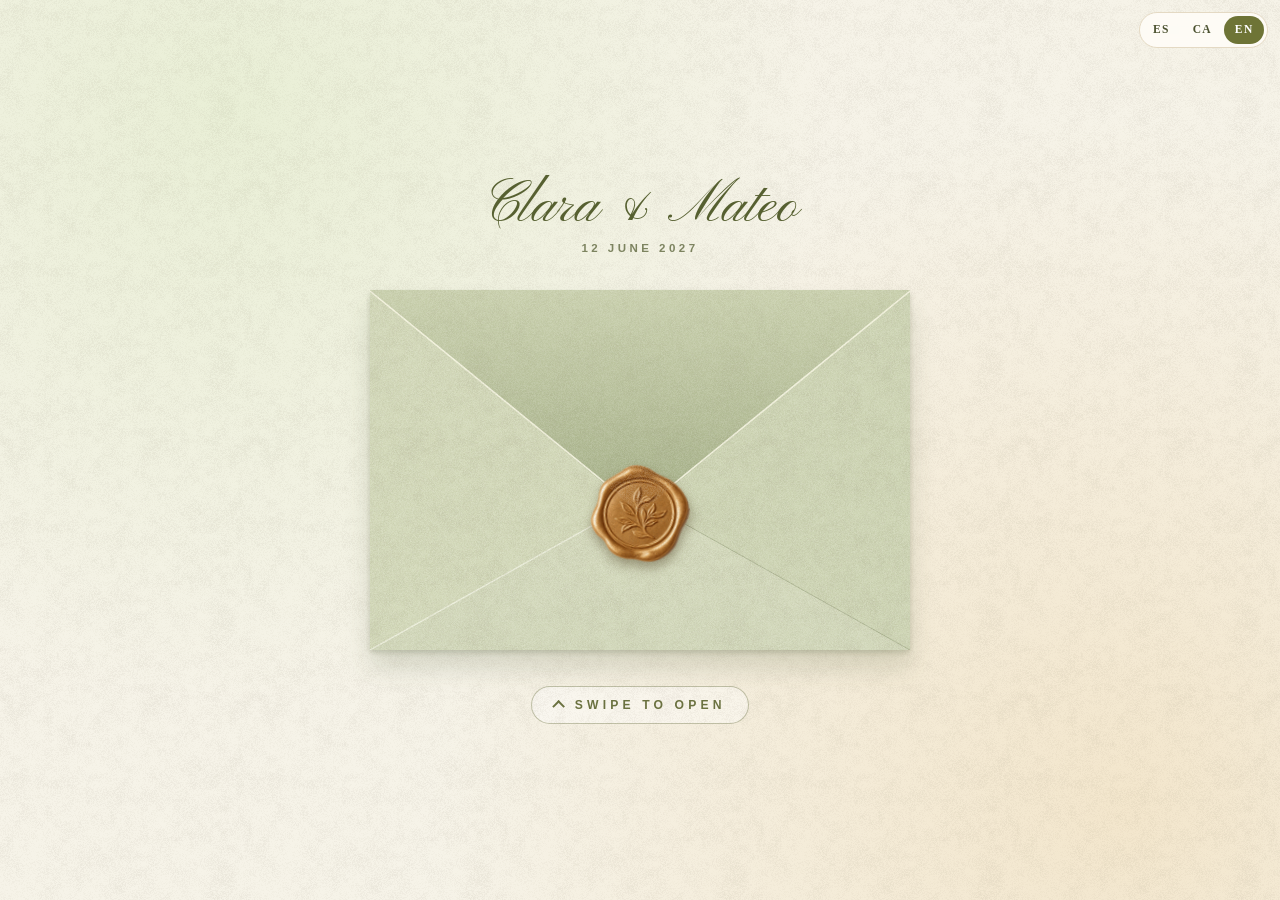
==== commit c4810bf5: "Add Spanish, Catalan and English with a language selector" ====
--- a/d5/index.html
+++ b/d5/index.html
@@ -181,5 +181,5 @@
   <div class="signbar"><span class="sign" id="credit"></span></div>
 </footer>
 </main>
-<script src="../shared/config.js"></script><script src="../shared/app.js"></script><script src="../shared/extras.js"></script><script src="extra.js"></script><script src="wizard.js"></script>
+<script src="../shared/config.js"></script><script src="../shared/i18n.js"></script><script src="../shared/app.js"></script><script src="../shared/extras.js"></script><script src="extra.js"></script><script src="wizard.js"></script>
 </body></html>
--- a/d5/styles.css
+++ b/d5/styles.css
@@ -531,3 +531,11 @@
 .help-contact .q{margin:0 0 .6rem;font-size:1.05rem}
 .help-contact a{display:inline-flex;align-items:center;gap:.55rem;border:1.5px solid var(--accent);color:var(--head);border-radius:99px;padding:.7rem 1.4rem;font-size:.74rem;letter-spacing:.18em;text-transform:uppercase;font-weight:700;text-decoration:none;background:#ffffff66;transition:background .3s}
 .help-contact a:hover,.help-contact a:focus-visible{background:#ffffffb3}
+
+/* selector de idioma (ES · CA · EN) */
+.lang{position:fixed;top:calc(12px + env(safe-area-inset-top));right:12px;z-index:60;display:flex;gap:2px;padding:3px;border-radius:99px;background:#FFFDF8d9;border:1px solid var(--line);backdrop-filter:blur(6px);-webkit-backdrop-filter:blur(6px)}
+.lang button{font:600 .72rem/1 'Cormorant Garamond',Georgia,serif;letter-spacing:.12em;color:var(--ink);background:transparent;border:0;border-radius:99px;padding:.5rem .65rem;cursor:pointer;min-width:2.2rem}
+.lang button.on{background:var(--accent);color:#fff}
+.lang button:not(.on):hover{background:#dce5c8}
+.lang button:focus-visible{outline:2px solid var(--accent);outline-offset:1px}
+.music{top:calc(58px + env(safe-area-inset-top))}
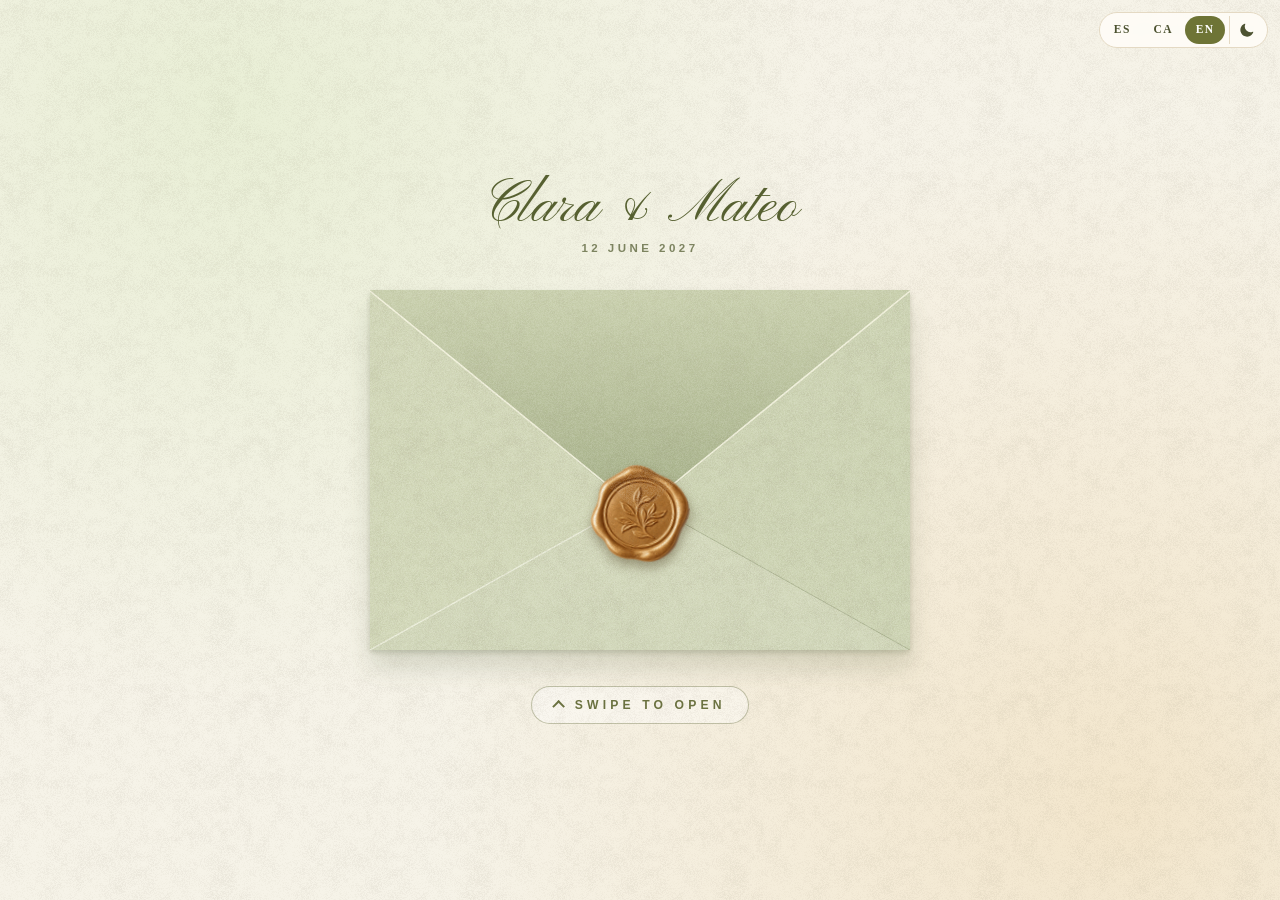
==== commit 5a5cffb9: "Add dark mode with a sun/moon toggle" ====
--- a/d5/index.html
+++ b/d5/index.html
@@ -4,8 +4,8 @@
 <meta name="description" content="Toda la información de nuestra boda y confirmación de asistencia.">
 <link rel="preconnect" href="https://fonts.googleapis.com"><link rel="preconnect" href="https://fonts.gstatic.com" crossorigin>
 <link href="https://fonts.googleapis.com/css2?family=Cormorant+Garamond:ital,wght@0,400;0,500;0,600;1,400&family=Pinyon+Script&display=swap" rel="stylesheet">
-<script>document.documentElement.classList.add("papel")</script>
-<link rel="stylesheet" href="../shared/form.css"><link rel="stylesheet" href="styles.css"></head>
+<script>document.documentElement.classList.add("papel");(function(){var t;try{t=localStorage.getItem("boda-theme")}catch(e){}if(t!=="dark"&&t!=="light")t=window.matchMedia&&matchMedia("(prefers-color-scheme: dark)").matches?"dark":"light";document.documentElement.setAttribute("data-theme",t)})()</script>
+<link rel="stylesheet" href="../shared/form.css"><link rel="stylesheet" href="styles.css"><link rel="stylesheet" href="dark.css"></head>
 <body class="locked">
 
 <button id="intro" class="intro" aria-label="Abrir invitación">
@@ -181,5 +181,5 @@
   <div class="signbar"><span class="sign" id="credit"></span></div>
 </footer>
 </main>
-<script src="../shared/config.js"></script><script src="../shared/i18n.js"></script><script src="../shared/app.js"></script><script src="../shared/extras.js"></script><script src="extra.js"></script><script src="wizard.js"></script>
+<script src="../shared/config.js"></script><script src="../shared/i18n.js"></script><script src="../shared/theme.js"></script><script src="../shared/app.js"></script><script src="../shared/extras.js"></script><script src="extra.js"></script><script src="wizard.js"></script>
 </body></html>
--- a/d5/styles.css
+++ b/d5/styles.css
@@ -539,3 +539,10 @@
 .lang button:not(.on):hover{background:#dce5c8}
 .lang button:focus-visible{outline:2px solid var(--accent);outline-offset:1px}
 .music{top:calc(58px + env(safe-area-inset-top))}
+
+/* botón sol/luna */
+.lang .theme{display:grid;place-items:center;width:2.2rem;padding:0;margin-left:2px;border-left:1px solid var(--line);border-radius:0 99px 99px 0}
+.lang .theme svg{width:1rem;height:1rem;display:block}
+.lang .theme .sun{display:none}
+html[data-theme="dark"] .lang .theme .sun{display:block}
+html[data-theme="dark"] .lang .theme .moon{display:none}
--- a/d5/dark.css
+++ b/d5/dark.css
@@ -0,0 +1,75 @@
+/* Modo noche: se activa con <html data-theme="dark"> (botón sol/luna). Va después de styles.css. */
+html[data-theme="dark"]{
+  color-scheme:dark;
+  --bg:#141A12;--cream:#1C2419;--sage:#202A1E;--peach:#3B3322;--terra:#D9B25A;--olive:#B2BC72;
+  --ink:#E9E7D8;--soft:#A9AF96;--line:#3A4533;--field:#273122;--paper:#222C1F;
+  --head:#C9D39A;--gold:#D9B25A;--accent:#6E7436;--accent-t:#BAC574;
+  --card:#1F2A1D;--card-2:#242F21;
+}
+html[data-theme="dark"] body{background:var(--bg);color:var(--ink)}
+
+/* portada, frase y pie */
+html[data-theme="dark"] .hero,html[data-theme="dark"] .frase,html[data-theme="dark"] .foot{background:var(--bg)}
+html[data-theme="dark"] .hero .banner{filter:brightness(1.28) saturate(.95)}
+html[data-theme="dark"] .frase .welcome{color:var(--head)}
+
+/* sobre de entrada */
+html[data-theme="dark"] .intro{background:radial-gradient(circle at 18% 12%,#26321F 0%,transparent 45%),radial-gradient(circle at 88% 90%,#2E2A1B 0%,transparent 50%),#141A12;color:var(--head)}
+html[data-theme="dark"] .i-top .script{color:var(--head)}
+html[data-theme="dark"] .i-top .dt,html[data-theme="dark"] .tap{color:#B9C28E}
+html[data-theme="dark"] .tap{background:#ffffff14;border-color:#B9C28E66}
+html[data-theme="dark"] .e-back{box-shadow:0 18px 26px #0008,0 3px 5px #0006}
+
+/* secciones con fondo de color */
+html[data-theme="dark"] .count{background:radial-gradient(circle at 8% 0%,#3B332244,transparent 45%),radial-gradient(circle at 95% 100%,#24323D55,transparent 45%),var(--sage);color:var(--ink)}
+html[data-theme="dark"] .count h2{color:var(--head)}
+html[data-theme="dark"] .countdown div{background:#ffffff12;box-shadow:none}
+html[data-theme="dark"] .countdown b{color:var(--accent-t)}
+html[data-theme="dark"] .sec.tint{background:radial-gradient(circle at 100% 0%,#3B332244,transparent 50%),radial-gradient(circle at 0% 100%,#24323D55,transparent 50%),var(--cream)}
+html[data-theme="dark"] #galeria{background:radial-gradient(circle at 0% 0%,#3B33222a,transparent 55%),radial-gradient(circle at 100% 100%,#2A3A2433,transparent 55%),var(--cream)}
+html[data-theme="dark"] .rsvp{background:radial-gradient(circle at 0% 0%,#3B332244,transparent 45%),radial-gradient(circle at 100% 100%,#24323D55,transparent 45%),var(--sage)}
+
+/* tarjetas */
+html[data-theme="dark"] .arch-card,html[data-theme="dark"] .dresscard{background:var(--card);box-shadow:0 14px 34px #0006}
+html[data-theme="dark"] .arch-card{border-color:var(--line)}
+html[data-theme="dark"] .when,html[data-theme="dark"] .iban{color:var(--accent-t)}
+html[data-theme="dark"] .chip{background:var(--card-2);border-color:var(--line);box-shadow:none}
+html[data-theme="dark"] .busbox{background:var(--card-2)}
+html[data-theme="dark"] .gal .ph{background:#ffffff10}
+
+/* botones y enlaces */
+html[data-theme="dark"] .btn.ghost,html[data-theme="dark"] #copyIban{color:var(--accent-t);border-color:var(--accent-t)}
+html[data-theme="dark"] .rv-edit,html[data-theme="dark"] .dd-list li.sel,html[data-theme="dark"] .sub{color:var(--accent-t)}
+html[data-theme="dark"] .btn:not(.ghost){background:#7B8340;color:#fff}
+
+/* formulario */
+html[data-theme="dark"] .rsvp .step{background:#ffffff0d}
+html[data-theme="dark"] .rsvp .person{background:#ffffff0d}
+html[data-theme="dark"] .wiz-dots i{background:#ffffff22}
+html[data-theme="dark"] .error,html[data-theme="dark"] .deadline.closed{color:#F0928A}
+html[data-theme="dark"] .rsvp .thanks{color:#2c3320}
+html[data-theme="dark"] .rsvp .thanks .script{color:#566030}
+
+/* papel: el grano casi no se nota en oscuro */
+html[data-theme="dark"].papel #site::after{opacity:.09;mix-blend-mode:screen}
+html[data-theme="dark"].papel .intro::after{opacity:.09;mix-blend-mode:screen}
+
+/* selector de idioma y tema */
+html[data-theme="dark"] .lang{background:#141A12d9;border-color:var(--line)}
+html[data-theme="dark"] .lang button{color:var(--ink)}
+html[data-theme="dark"] .lang button.on{background:#7B8340;color:#fff}
+html[data-theme="dark"] .lang button:not(.on):hover{background:#2A3626}
+
+/* ilustraciones en acuarela: tienen partes translúcidas, así que en oscuro llevan debajo una mancha clara y suave para no verse apagadas */
+html[data-theme="dark"] .hyd,
+html[data-theme="dark"] .orn,
+html[data-theme="dark"] .giftwrap .gift.dib,
+html[data-theme="dark"] .guests,
+html[data-theme="dark"] .church img,
+html[data-theme="dark"] .rsvp .step .ico{
+  filter:drop-shadow(0 0 7px #D8D3BA) drop-shadow(0 0 12px #D8D3BA) drop-shadow(0 0 22px #CFCAB099);
+}
+
+/* galería: paspartú oscuro en vez de blanco */
+html[data-theme="dark"] #galeria.g-marcos .gal img,html[data-theme="dark"] #galeria.g-marcos .gal .ph{border-color:#2C3628;box-shadow:0 12px 26px #0007}
+html[data-theme="dark"] #galeria.g-marcos .gal .ph{background:#2C3628}
